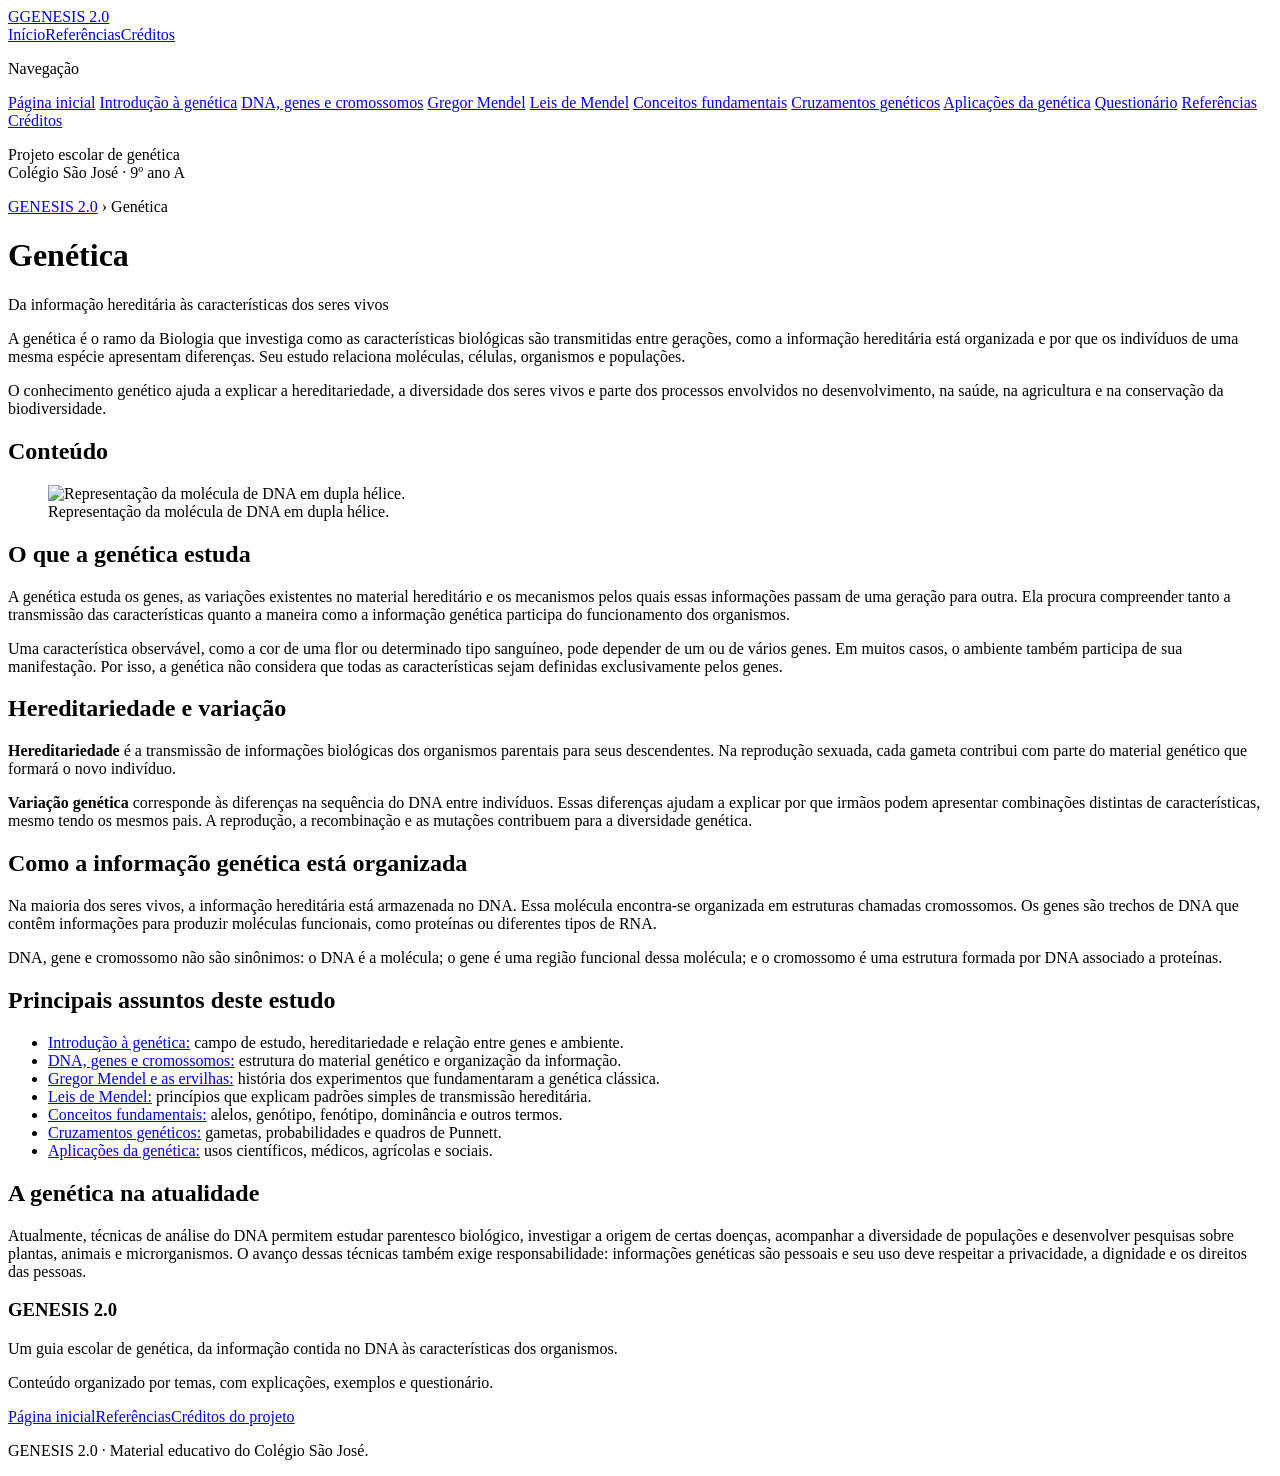
==== index.html @ a6f17066 "Add files via upload" ====
<!doctype html>
<html lang="pt-BR">
<head>
<meta charset="utf-8"><meta name="viewport" content="width=device-width, initial-scale=1">
<meta name="description" content="A genética é o ramo da Biologia que investiga como as características biológicas são transmitidas entre gerações, como a informação hereditária está o">
<title>Genética | GENESIS 2.0</title>
<link rel="stylesheet" href="assets/estilo.css"><script defer src="assets/site.js"></script>
</head>
<body>
<header class="topbar"><a class="brand" href="index.html"><span class="brand-mark">G</span><span>GENESIS 2.0</span></a>
<nav class="toplinks"><a href="index.html">Início</a><a href="referencias.html">Referências</a><a href="creditos.html">Créditos</a></nav></header>
<div class="layout">
<aside class="sidebar"><p class="side-title">Navegação</p><nav class="side-nav"><a href="index.html">Página inicial</a>
<a href="introducao.html">Introdução à genética</a>
<a href="dna.html">DNA, genes e cromossomos</a>
<a href="mendel.html">Gregor Mendel</a>
<a href="leis.html">Leis de Mendel</a>
<a href="conceitos.html">Conceitos fundamentais</a>
<a href="cruzamentos.html">Cruzamentos genéticos</a>
<a href="aplicacoes.html">Aplicações da genética</a>
<a href="quiz.html">Questionário</a>
<a href="referencias.html">Referências</a>
<a href="creditos.html">Créditos</a></nav><p class="side-note">Projeto escolar de genética<br>Colégio São José · 9º ano A</p></aside>
<main>
<div class="crumb"><a href="index.html">GENESIS 2.0</a> › Genética</div>
<header class="article-head"><h1>Genética</h1><div class="subtitle">Da informação hereditária às características dos seres vivos</div></header>
<p class="intro">A genética é o ramo da Biologia que investiga como as características biológicas são transmitidas entre gerações, como a informação hereditária está organizada e por que os indivíduos de uma mesma espécie apresentam diferenças. Seu estudo relaciona moléculas, células, organismos e populações.</p><p class="lead">O conhecimento genético ajuda a explicar a hereditariedade, a diversidade dos seres vivos e parte dos processos envolvidos no desenvolvimento, na saúde, na agricultura e na conservação da biodiversidade.</p>
<div class="toc"><h2>Conteúdo</h2><ol id="toc-list"></ol></div>
<div class="article-grid"><article class="article-body"><figure class="figure"><img src="assets/dna.svg" alt="Representação da molécula de DNA em dupla hélice."><figcaption class="caption">Representação da molécula de DNA em dupla hélice.</figcaption></figure><section><h2 id="secao-1">O que a genética estuda</h2><p>A genética estuda os genes, as variações existentes no material hereditário e os mecanismos pelos quais essas informações passam de uma geração para outra. Ela procura compreender tanto a transmissão das características quanto a maneira como a informação genética participa do funcionamento dos organismos.</p>
<p>Uma característica observável, como a cor de uma flor ou determinado tipo sanguíneo, pode depender de um ou de vários genes. Em muitos casos, o ambiente também participa de sua manifestação. Por isso, a genética não considera que todas as características sejam definidas exclusivamente pelos genes.</p></section>
<section><h2 id="secao-2">Hereditariedade e variação</h2><p><strong>Hereditariedade</strong> é a transmissão de informações biológicas dos organismos parentais para seus descendentes. Na reprodução sexuada, cada gameta contribui com parte do material genético que formará o novo indivíduo.</p>
<p><strong>Variação genética</strong> corresponde às diferenças na sequência do DNA entre indivíduos. Essas diferenças ajudam a explicar por que irmãos podem apresentar combinações distintas de características, mesmo tendo os mesmos pais. A reprodução, a recombinação e as mutações contribuem para a diversidade genética.</p></section>
<section><h2 id="secao-3">Como a informação genética está organizada</h2><p>Na maioria dos seres vivos, a informação hereditária está armazenada no DNA. Essa molécula encontra-se organizada em estruturas chamadas cromossomos. Os genes são trechos de DNA que contêm informações para produzir moléculas funcionais, como proteínas ou diferentes tipos de RNA.</p>
<p>DNA, gene e cromossomo não são sinônimos: o DNA é a molécula; o gene é uma região funcional dessa molécula; e o cromossomo é uma estrutura formada por DNA associado a proteínas.</p></section>
<section><h2 id="secao-4">Principais assuntos deste estudo</h2><ul class="topic-list">
<li><a href="introducao.html">Introdução à genética:</a> campo de estudo, hereditariedade e relação entre genes e ambiente.</li>
<li><a href="dna.html">DNA, genes e cromossomos:</a> estrutura do material genético e organização da informação.</li>
<li><a href="mendel.html">Gregor Mendel e as ervilhas:</a> história dos experimentos que fundamentaram a genética clássica.</li>
<li><a href="leis.html">Leis de Mendel:</a> princípios que explicam padrões simples de transmissão hereditária.</li>
<li><a href="conceitos.html">Conceitos fundamentais:</a> alelos, genótipo, fenótipo, dominância e outros termos.</li>
<li><a href="cruzamentos.html">Cruzamentos genéticos:</a> gametas, probabilidades e quadros de Punnett.</li>
<li><a href="aplicacoes.html">Aplicações da genética:</a> usos científicos, médicos, agrícolas e sociais.</li>
</ul></section>
<section><h2 id="secao-5">A genética na atualidade</h2><p>Atualmente, técnicas de análise do DNA permitem estudar parentesco biológico, investigar a origem de certas doenças, acompanhar a diversidade de populações e desenvolver pesquisas sobre plantas, animais e microrganismos. O avanço dessas técnicas também exige responsabilidade: informações genéticas são pessoais e seu uso deve respeitar a privacidade, a dignidade e os direitos das pessoas.</p></section></article><aside class="infobox"><h3>GENESIS 2.0</h3><p>Um guia escolar de genética, da informação contida no DNA às características dos organismos.</p><p class="small">Conteúdo organizado por temas, com explicações, exemplos e questionário.</p></aside></div>
<footer class="footer"><a href="index.html">Página inicial</a><a href="referencias.html">Referências</a><a href="creditos.html">Créditos do projeto</a><p>GENESIS 2.0 · Material educativo do Colégio São José.</p></footer>
</main></div>
</body></html>
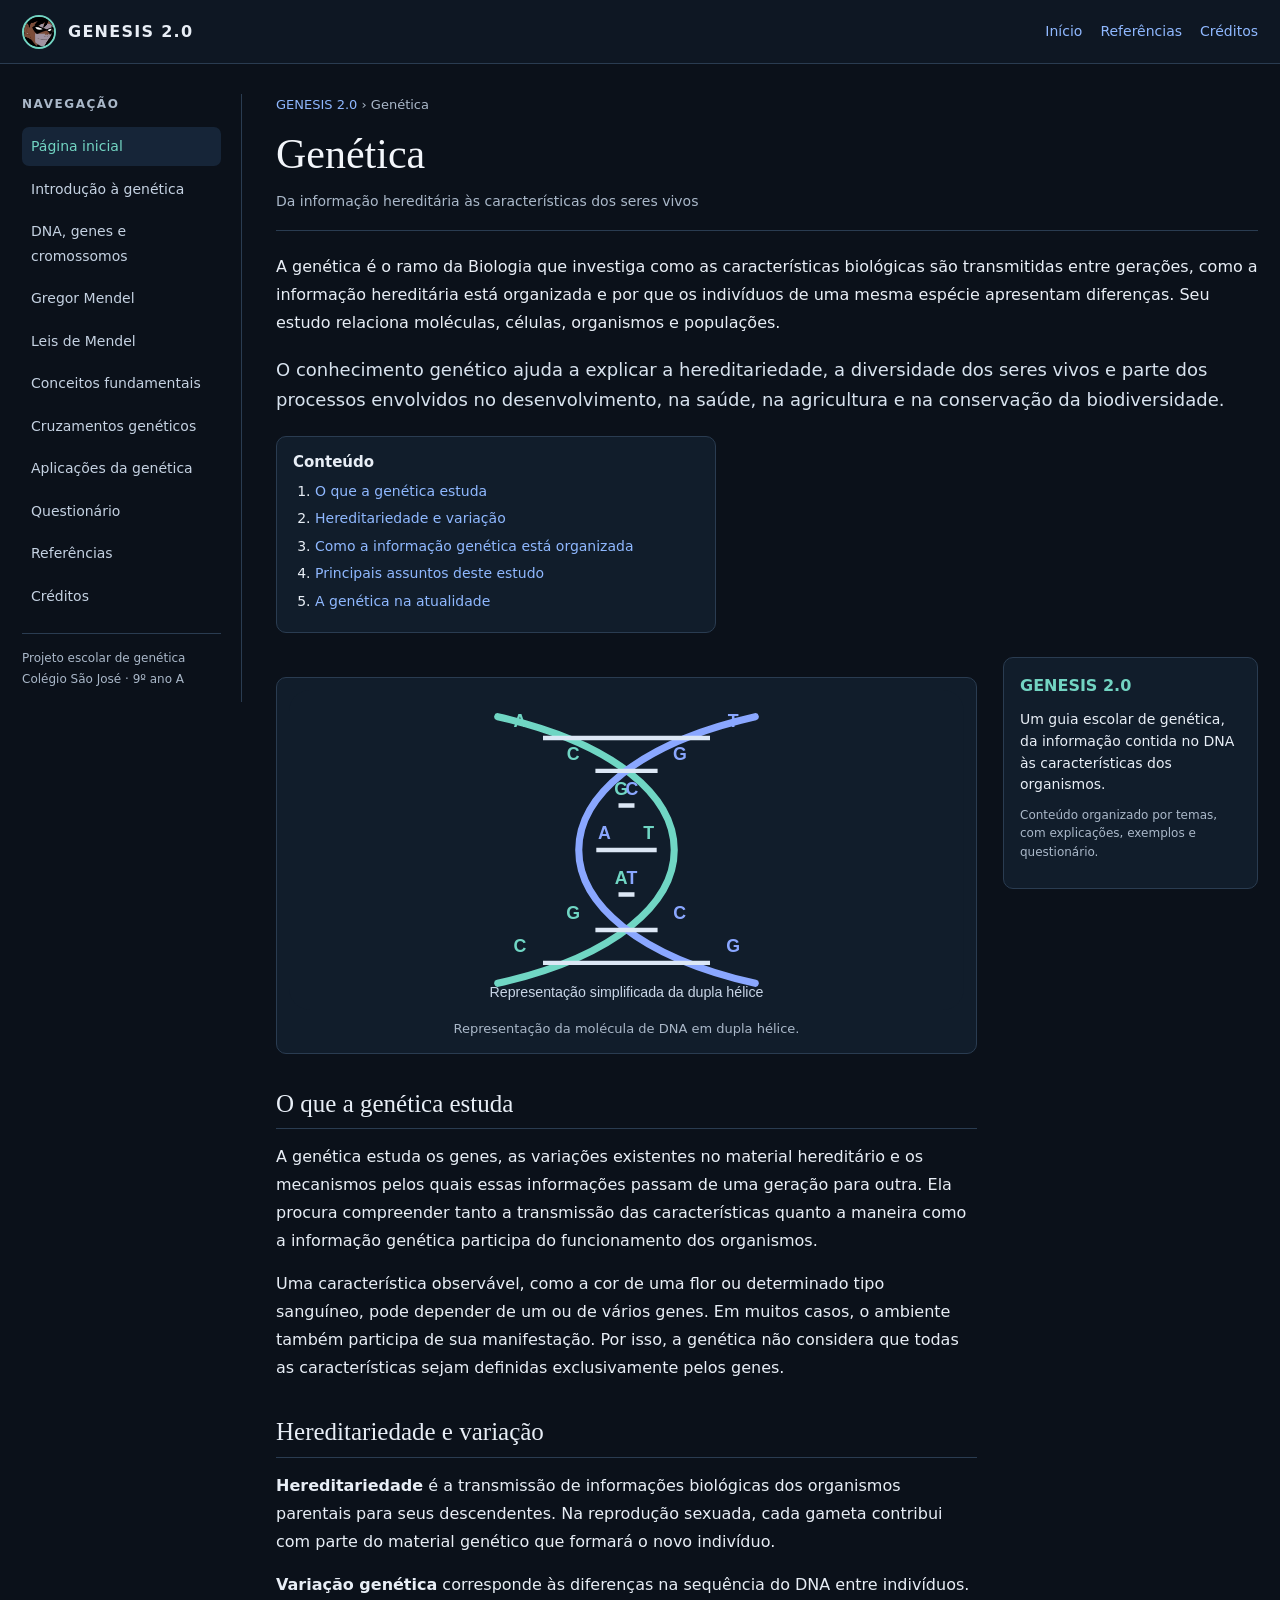
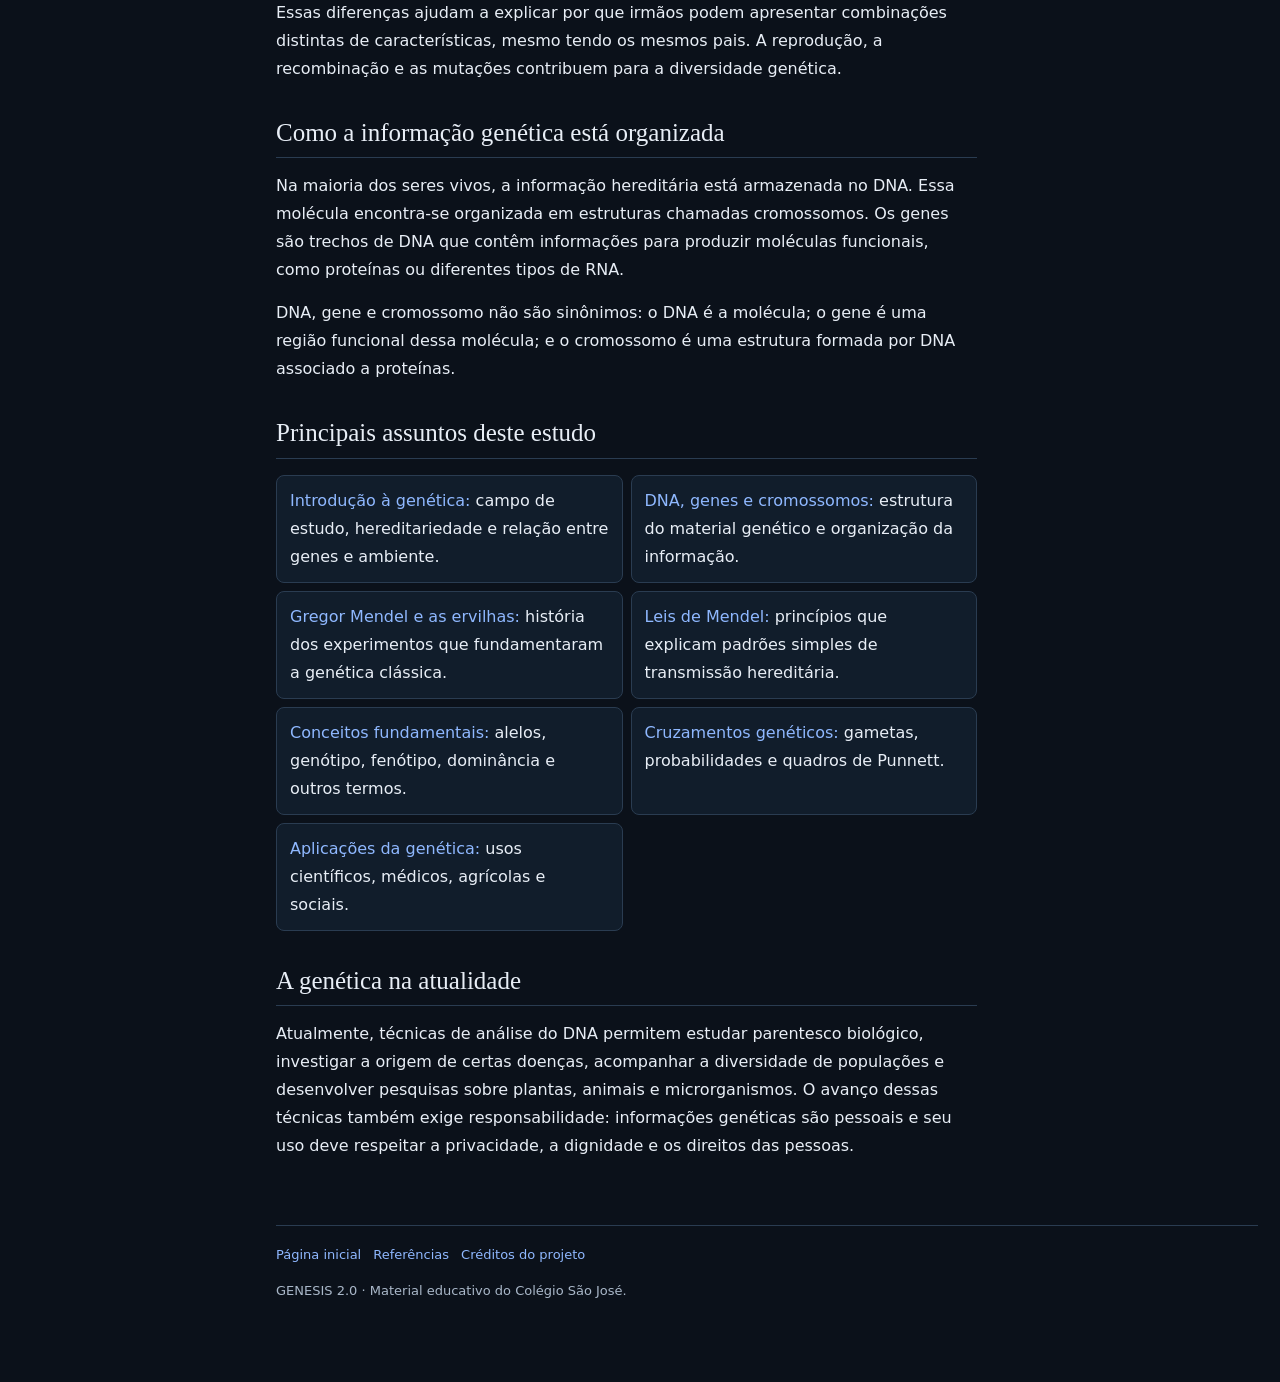
==== commit 307e7757: "Update index.html" ====
--- a/index.html
+++ b/index.html
@@ -7,7 +7,7 @@
 <link rel="stylesheet" href="assets/estilo.css"><script defer src="assets/site.js"></script>
 </head>
 <body>
-<header class="topbar"><a class="brand" href="index.html"><span class="brand-mark">G</span><span>GENESIS 2.0</span></a>
+<header class="topbar"><a class="brand" href="index.html"><img class="brand-mark" src="assets/e7836a322ee1f8ac6fdde45d048c078e.jpg" alt="Logo Genesis 2.0"><span>GENESIS 2.0</span></a>
 <nav class="toplinks"><a href="index.html">Início</a><a href="referencias.html">Referências</a><a href="creditos.html">Créditos</a></nav></header>
 <div class="layout">
 <aside class="sidebar"><p class="side-title">Navegação</p><nav class="side-nav"><a href="index.html">Página inicial</a>
@@ -44,4 +44,4 @@
 <section><h2 id="secao-5">A genética na atualidade</h2><p>Atualmente, técnicas de análise do DNA permitem estudar parentesco biológico, investigar a origem de certas doenças, acompanhar a diversidade de populações e desenvolver pesquisas sobre plantas, animais e microrganismos. O avanço dessas técnicas também exige responsabilidade: informações genéticas são pessoais e seu uso deve respeitar a privacidade, a dignidade e os direitos das pessoas.</p></section></article><aside class="infobox"><h3>GENESIS 2.0</h3><p>Um guia escolar de genética, da informação contida no DNA às características dos organismos.</p><p class="small">Conteúdo organizado por temas, com explicações, exemplos e questionário.</p></aside></div>
 <footer class="footer"><a href="index.html">Página inicial</a><a href="referencias.html">Referências</a><a href="creditos.html">Créditos do projeto</a><p>GENESIS 2.0 · Material educativo do Colégio São José.</p></footer>
 </main></div>
-</body></html>+</body></html>
--- a/assets/estilo.css
+++ b/assets/estilo.css
@@ -0,0 +1,18 @@
+
+:root{--bg:#0b111a;--panel:#111d2b;--panel2:#162538;--text:#e8eef6;--muted:#aab8c9;--line:#2a3c51;--accent:#72d4c2;--link:#8fb8ff;--gold:#e9c66f;--max:1280px}
+*{box-sizing:border-box}html{scroll-behavior:smooth}body{margin:0;background:var(--bg);color:var(--text);font:16px/1.75 system-ui,-apple-system,"Segoe UI",sans-serif}
+a{color:var(--link);text-decoration:none}a:hover{text-decoration:underline;color:#c1d5ff}
+.topbar{height:auto;min-height:64px;border-bottom:1px solid var(--line);background:#0e1723;display:flex;align-items:center;justify-content:space-between;padding:12px max(22px,calc((100vw - var(--max))/2));gap:18px;position:sticky;top:0;z-index:10}
+.brand{display:flex;align-items:center;gap:12px;color:var(--text);font-weight:800;letter-spacing:.08em}.brand-mark{width:34px;height:34px;border:2px solid var(--accent);border-radius:50%;display:grid;place-items:center;color:var(--accent);font-size:18px}.toplinks{display:flex;gap:18px;flex-wrap:wrap;font-size:14px}
+.layout{max-width:var(--max);margin:30px auto;padding:0 22px;display:grid;grid-template-columns:220px minmax(0,1fr);gap:34px}
+.sidebar{border-right:1px solid var(--line);padding-right:20px;align-self:start;position:sticky;top:92px;max-height:calc(100vh - 110px);overflow:auto}.side-title{font-size:12px;text-transform:uppercase;letter-spacing:.13em;color:var(--muted);font-weight:800;margin:0 0 12px}.side-nav{display:grid;gap:4px}.side-nav a{display:block;padding:7px 9px;border-radius:7px;color:#c5d2e2;font-size:14px}.side-nav a.active,.side-nav a:hover{background:var(--panel2);color:var(--accent);text-decoration:none}.side-note{border-top:1px solid var(--line);margin-top:18px;padding-top:14px;color:var(--muted);font-size:12px}
+main{min-width:0}.crumb{font-size:13px;color:var(--muted);margin-bottom:12px}.article-head{border-bottom:1px solid var(--line);padding-bottom:16px;margin-bottom:22px}.article-head h1{font:500 clamp(30px,4vw,42px)/1.2 Georgia,serif;margin:0 0 10px;color:#f3f6fb}.subtitle{color:var(--muted);font-size:14px}.lead{font-size:18px;line-height:1.7;color:#d8e3ef}.intro{font-size:16px}
+.article-grid{display:grid;grid-template-columns:minmax(0,1fr) 255px;gap:26px;align-items:start}.article-body{min-width:0}.article-body h2{font:500 25px/1.3 Georgia,serif;border-bottom:1px solid var(--line);padding-bottom:8px;margin:34px 0 14px;scroll-margin-top:95px}.article-body h3{font-size:18px;margin:22px 0 8px;color:#dce7f4}.article-body p{margin:0 0 15px}.article-body ul{padding-left:24px}.article-body li{margin:7px 0}.toc,.infobox,.side-card{background:var(--panel);border:1px solid var(--line);border-radius:10px;padding:16px}.toc{margin:20px 0 24px;max-width:440px}.toc h2{font:700 15px system-ui;border:0;margin:0 0 8px;padding:0}.toc ol{margin:0;padding-left:22px;font-size:14px}.toc li{margin:3px 0}.infobox{font-size:14px;line-height:1.55}.infobox img{width:100%;display:block;border-radius:7px;margin-bottom:10px}.infobox h3{margin:0 0 10px;color:var(--accent);font-size:16px}.infobox p{margin:0 0 10px}.infobox .small{font-size:12px;color:var(--muted)}
+.figure{margin:20px 0;background:var(--panel);border:1px solid var(--line);padding:12px;border-radius:10px}.figure img{display:block;width:100%;height:auto;border-radius:6px}.caption{font-size:13px;color:var(--muted);text-align:center;margin:8px 0 0!important}
+.topic-list{list-style:none;padding:0!important;display:grid;grid-template-columns:1fr 1fr;gap:8px}.topic-list li{background:var(--panel);border:1px solid var(--line);border-radius:8px;padding:11px 13px;margin:0}
+.punnett{display:grid;grid-template-columns:repeat(3,minmax(70px,1fr));max-width:380px;margin:18px auto;border:1px solid var(--line);border-radius:8px;overflow:hidden}.punnett-cell{background:var(--panel);padding:15px;text-align:center;border:1px solid var(--line);font-weight:700;font-size:20px}.punnett-cell.head{background:var(--panel2);color:var(--accent);font-size:15px}
+.quiz{display:grid;gap:18px}.question{padding:17px;background:var(--panel);border:1px solid var(--line);border-radius:10px}.question p{margin:0 0 10px}.question label{display:block;padding:5px 0;color:#d2deec}.question input{accent-color:var(--accent);margin-right:8px}.feedback{font-size:14px;color:var(--gold);margin-top:8px!important}.button{background:var(--accent);color:#07151b;border:0;border-radius:7px;padding:11px 16px;font-weight:800;cursor:pointer;margin:4px 7px 4px 0}.button.secondary{background:var(--panel2);color:var(--text);border:1px solid var(--line)}.result{font-size:18px;font-weight:700;margin-top:10px}
+.references{list-style:disc}.references a{overflow-wrap:anywhere}.credits-box{background:var(--panel);border:1px solid var(--line);border-left:4px solid var(--accent);padding:18px 20px;border-radius:8px}.credits-box p{margin:5px 0}
+.footer{border-top:1px solid var(--line);margin-top:50px;padding:18px 0 36px;color:var(--muted);font-size:13px}.footer a{margin-right:12px}
+@media(max-width:900px){.layout{grid-template-columns:1fr;gap:18px;margin-top:18px}.sidebar{position:static;max-height:none;border-right:0;border-bottom:1px solid var(--line);padding:0 0 14px}.side-nav{grid-template-columns:repeat(2,minmax(0,1fr))}.side-note{display:none}.article-grid{grid-template-columns:1fr}.infobox{order:-1;max-width:500px}.topbar{position:static;align-items:flex-start;flex-direction:column}.topic-list{grid-template-columns:1fr}}
+@media(max-width:520px){.layout{padding:0 14px}.topbar{padding:12px 14px}.side-nav{grid-template-columns:1fr 1fr}.article-head h1{font-size:31px}.lead{font-size:16px}.punnett-cell{padding:11px 5px}}
